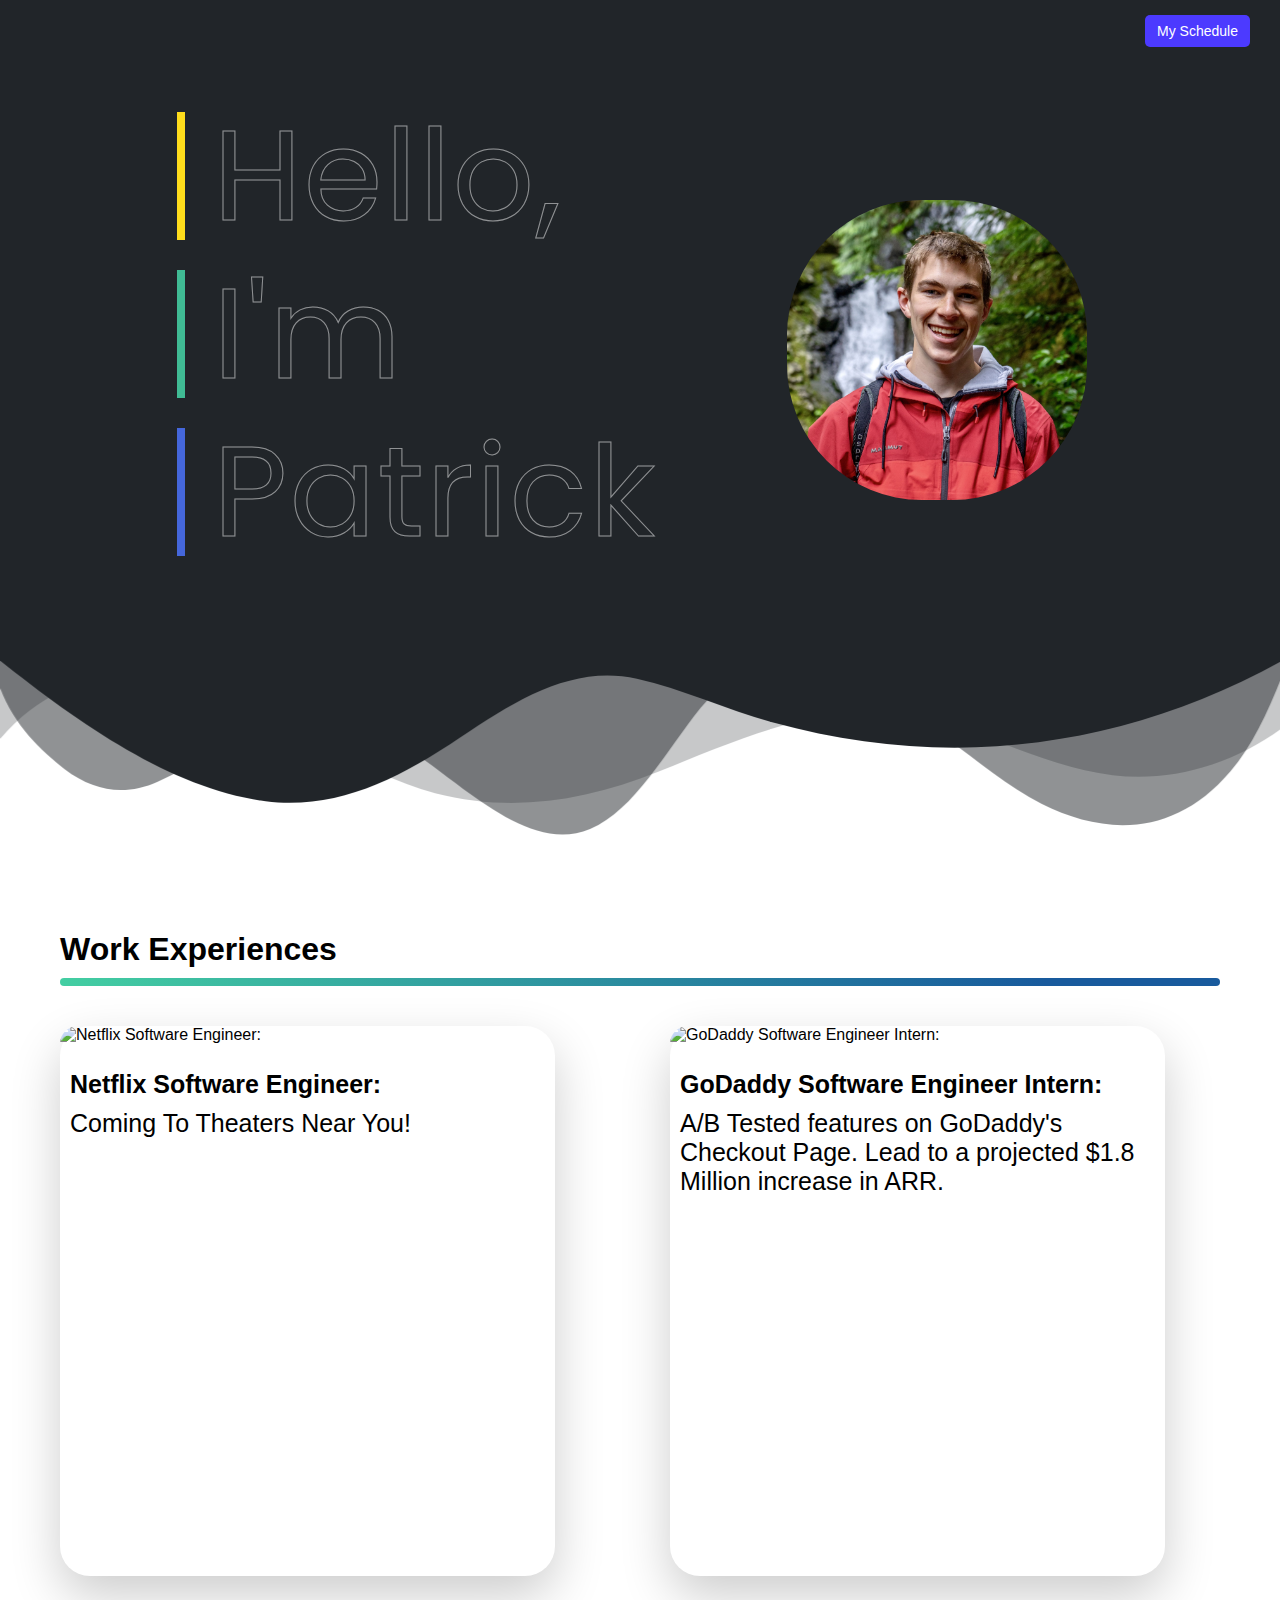
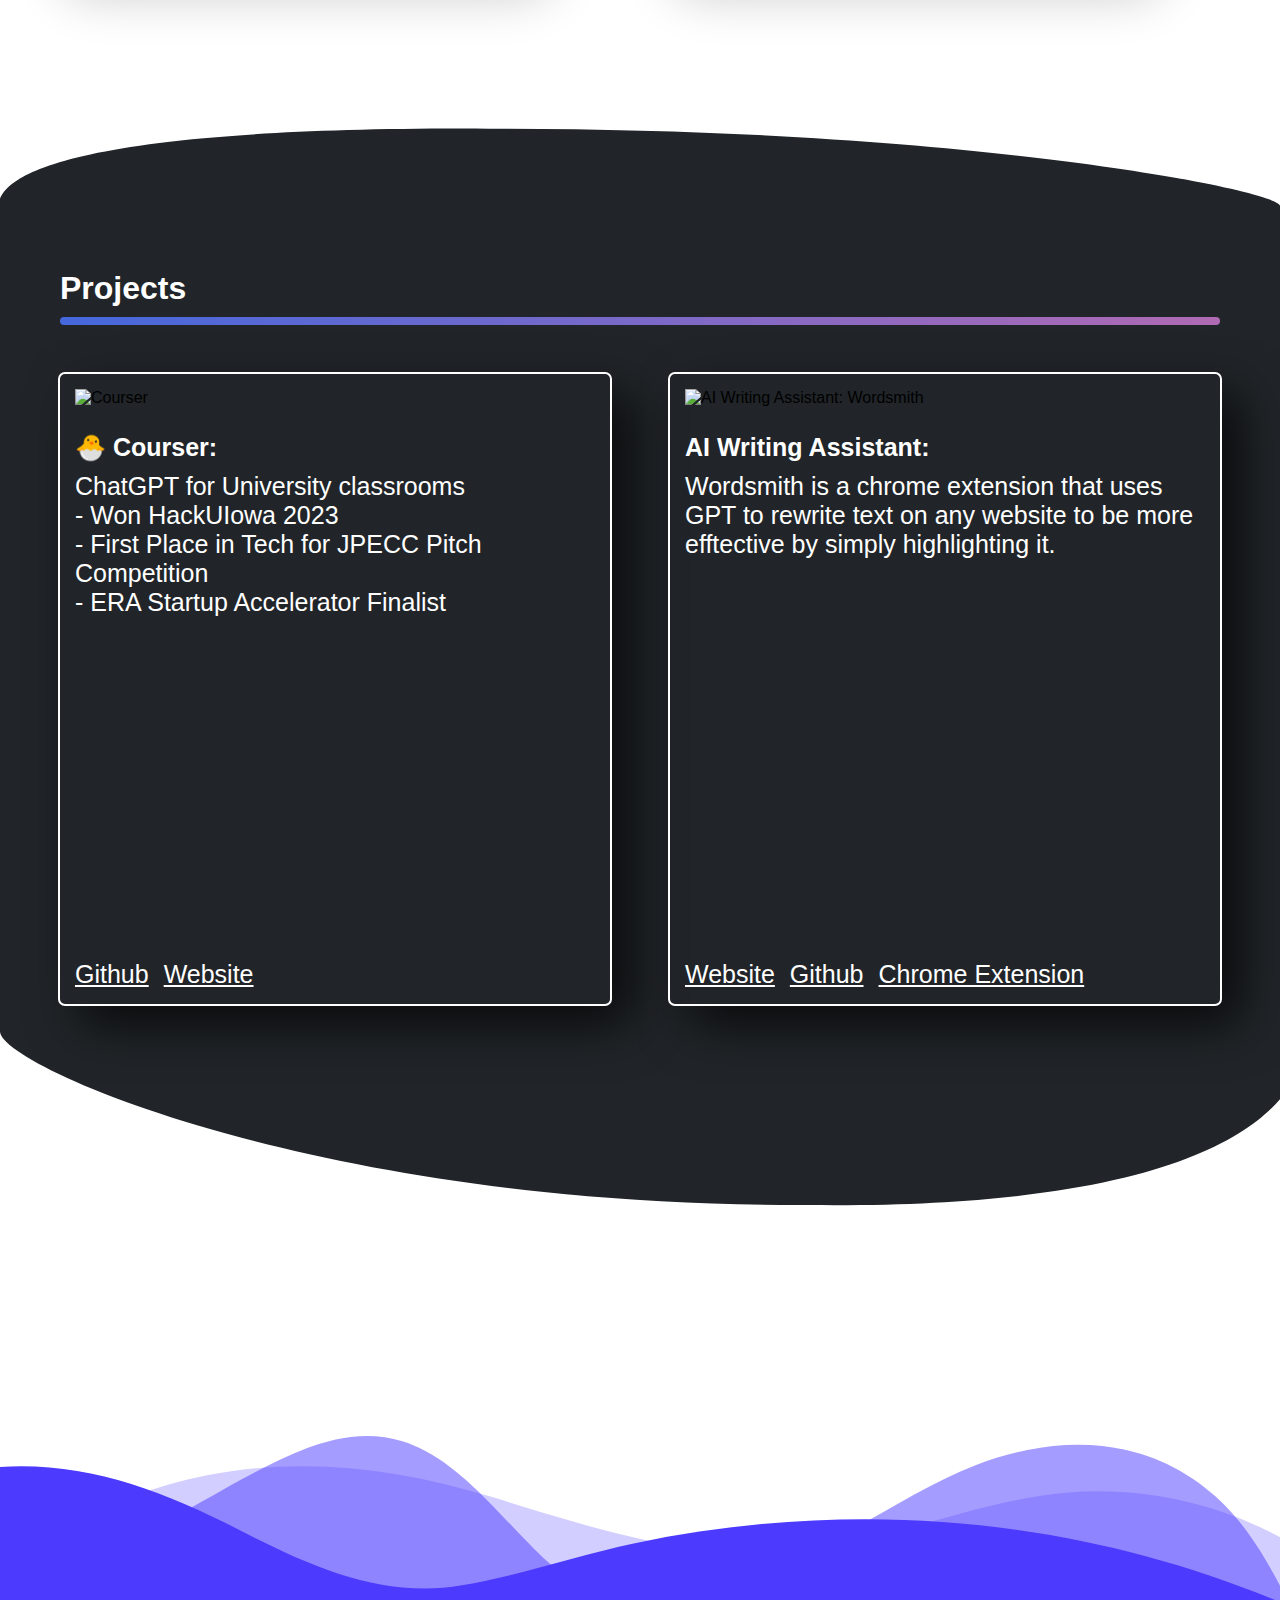
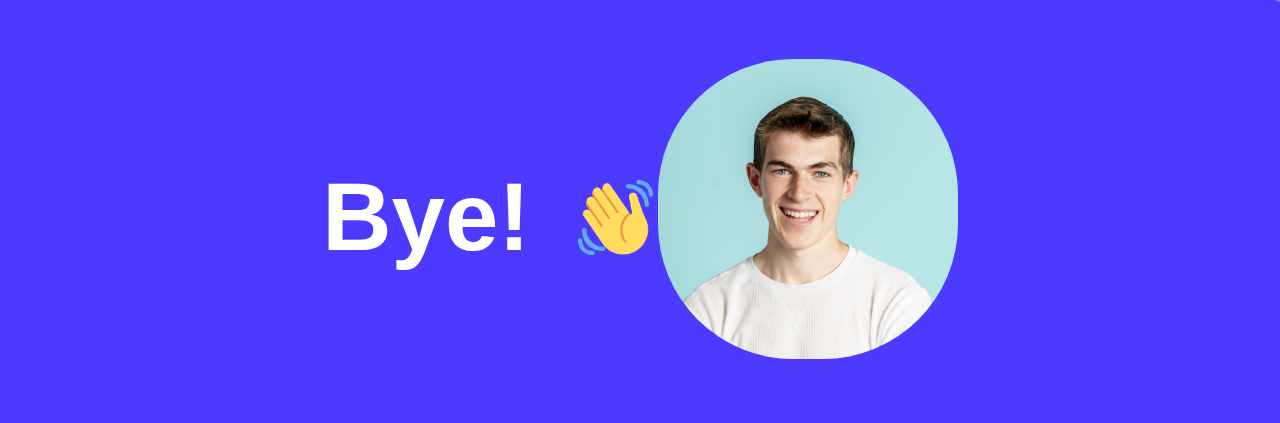
==== index.html @ f63f01d0 "Add new images and about.html file" ====
<!DOCTYPE html>
<html lang="en">

<head>
    <meta charset="UTF-8">
    <title>Hello, I'm Patrick</title>
    <link rel="stylesheet" href="css/styles.css">
</head>

<body>
    <div>
        <div class="App">
            <div class="home">
                <a class="schedule" href="about.html">
                    My Schedule
                </a>
                <header class="top" style="position: relative;">
                    <div class="h1s">
                        <ul class="headingText">
                            <li style="--clr: #ffdd1c;"><a href="#" data-text="&nbsp;Hello,">&nbsp;Hello,</a></li>
                            <li style="--clr: #40BB94;"><a href="#" data-text="&nbsp;I'm">&nbsp;I'm</a></li>
                            <li style="--clr: #4567DB;"><a href="#" data-text="&nbsp;Patrick">&nbsp;Patrick</a></li>
                        </ul>
                    </div><img src="images/full.jpg" alt="pciture of Patrick"
                        id="fullBody">
                </header>
                <div class="custom-shape-divider-top-1702400715"><svg data-name="Layer 1"
                        xmlns="http://www.w3.org/2000/svg" viewBox="0 0 1200 120" preserveAspectRatio="none">
                        <path
                            d="M0,0V46.29c47.79,22.2,103.59,32.17,158,28,70.36-5.37,136.33-33.31,206.8-37.5C438.64,32.43,512.34,53.67,583,72.05c69.27,18,138.3,24.88,209.4,13.08,36.15-6,69.85-17.84,104.45-29.34C989.49,25,1113-14.29,1200,52.47V0Z"
                            opacity=".25" class="shape-fill"></path>
                        <path
                            d="M0,0V15.81C13,36.92,27.64,56.86,47.69,72.05,99.41,111.27,165,111,224.58,91.58c31.15-10.15,60.09-26.07,89.67-39.8,40.92-19,84.73-46,130.83-49.67,36.26-2.85,70.9,9.42,98.6,31.56,31.77,25.39,62.32,62,103.63,73,40.44,10.79,81.35-6.69,119.13-24.28s75.16-39,116.92-43.05c59.73-5.85,113.28,22.88,168.9,38.84,30.2,8.66,59,6.17,87.09-7.5,22.43-10.89,48-26.93,60.65-49.24V0Z"
                            opacity=".5" class="shape-fill"></path>
                        <path
                            d="M0,0V5.63C149.93,59,314.09,71.32,475.83,42.57c43-7.64,84.23-20.12,127.61-26.46,59-8.63,112.48,12.24,165.56,35.4C827.93,77.22,886,95.24,951.2,90c86.53-7,172.46-45.71,248.8-84.81V0Z"
                            class="shape-fill"></path>
                    </svg></div>
                <div class="busSect">
                    <div class="busSectTopHolder">
                        <div class="busSectHeader">
                            <div class="codeHeaderHolder">
                                <h2>Work Experiences</h2>
                            </div>
                            <hr id="hr1">
                        </div>
                    </div>
                    <div class="internshipsChunk">
                        <div class="internshipCard">
                            <div><img
                                    src="https://res.cloudinary.com/dlk3ezbal/image/upload/v1702068076/Untitled_design_5_nxkpho.png"
                                    alt="Netflix Software Engineer:">
                                <p class="bold2"><span class="bold ">Netflix Software Engineer:</span><br>Coming To
                                    Theaters Near You!</p>
                            </div>
                        </div>
                        <div class="internshipCard">
                            <div><img src="https://res.cloudinary.com/dlk3ezbal/image/upload/v1702062289/gd_zdghmr.png"
                                    alt="GoDaddy Software Engineer Intern:">
                                <p class="bold2"><span class="bold ">GoDaddy Software Engineer Intern:</span><br>A/B
                                    Tested features on GoDaddy's Checkout Page. Lead to a projected $1.8 Million
                                    increase in ARR.</p>
                            </div>
                        </div>
                    </div>
                </div>
                <div class="codeSect" style="position: relative;">
                    <div class="custom-shape-divider-top-1645907307"><svg data-name="Layer 1"
                            xmlns="http://www.w3.org/2000/svg" viewBox="0 0 1200 120" preserveAspectRatio="none">
                            <path d="M741,116.23C291,117.43,0,27.57,0,6V120H1200V6C1200,27.93,1186.4,119.83,741,116.23Z"
                                class="shape-fill"></path>
                        </svg></div>
                    <div class="codeSectInside">
                        <div id="codeTop">
                            <div class="codeHeaderHolder">
                                <h2 id="codeh2">Projects</h2>
                            </div>
                            <hr id="hr2">
                        </div>
                    </div>
                    <div id="codingChunks">
                        <div class="codingChunk">
                            <div class="codingChunk-content">
                                <div><img
                                        alt="Courser"
                                        src="https://res.cloudinary.com/dlk3ezbal/image/upload/v1702057000/Untitled_design_y9npsz.png"
                                        class="codingImage">
                                    <p class="codingParagraph"><span class="bold">🐣 Courser: </span><br>ChatGPT for
                                        University classrooms<br>- Won HackUIowa 2023<br>- First Place in Tech for JPECC
                                        Pitch Competition<br>- ERA Startup Accelerator Finalist<br></p>
                                </div>
                                <div class="card-link"><a href="https://github.com/GautamSharda/courser" target="_blank"
                                        rel="noreferrer" class="link mR">Github</a><a href="https://chatcourser.com/"
                                        target="_blank" rel="noreferrer" class="link">Website</a></div>
                            </div>
                        </div>
                        <div class="codingChunk">
                            <div class="codingChunk-content">
                                <div><img
                                        alt="AI Writing Assistant: Wordsmith"
                                        src="https://res.cloudinary.com/dlk3ezbal/image/upload/v1693158626/wordsmith_z5rsxt.png"
                                        class="codingImage">
                                    <p class="codingParagraph"><span class="bold">AI Writing Assistant:
                                        </span><br>Wordsmith is a chrome extension that uses GPT to rewrite text on any
                                        website to be more efftective by simply highlighting it.<br></p>
                                </div>
                                <div class="card-link"><a href="https://try-wordsmith.netlify.app/" target="_blank"
                                        rel="noreferrer" class="link mR">Website</a><a
                                        href="https://github.com/paaatrrrick/wordsmith-client" target="_blank"
                                        rel="noreferrer" class="link mR">Github</a><a
                                        href="https://chrome.google.com/webstore/detail/wordsmith/ffjginbaonjceegjiapjgopplicfpbcm"
                                        target="_blank" rel="noreferrer" class="link">Chrome Extension</a></div>
                            </div>
                        </div>
                    </div>
                    <div class="custom-shape-divider-bottom-1645907450"><svg data-name="Layer 1"
                            xmlns="http://www.w3.org/2000/svg" viewBox="0 0 1200 120" preserveAspectRatio="none">
                            <path d="M741,116.23C291,117.43,0,27.57,0,6V120H1200V6C1200,27.93,1186.4,119.83,741,116.23Z"
                                class="shape-fill"></path>
                        </svg></div>
                </div>
                <div class="teenager" style="position: relative;">
                    <div class="custom-shape-divider-bottom-1645906604"><svg data-name="Layer 1"
                            xmlns="http://www.w3.org/2000/svg" viewBox="0 0 1200 120" preserveAspectRatio="none">
                            <path
                                d="M0,0V46.29c47.79,22.2,103.59,32.17,158,28,70.36-5.37,136.33-33.31,206.8-37.5C438.64,32.43,512.34,53.67,583,72.05c69.27,18,138.3,24.88,209.4,13.08,36.15-6,69.85-17.84,104.45-29.34C989.49,25,1113-14.29,1200,52.47V0Z"
                                opacity=".25" class="shape-fill"></path>
                            <path
                                d="M0,0V15.81C13,36.92,27.64,56.86,47.69,72.05,99.41,111.27,165,111,224.58,91.58c31.15-10.15,60.09-26.07,89.67-39.8,40.92-19,84.73-46,130.83-49.67,36.26-2.85,70.9,9.42,98.6,31.56,31.77,25.39,62.32,62,103.63,73,40.44,10.79,81.35-6.69,119.13-24.28s75.16-39,116.92-43.05c59.73-5.85,113.28,22.88,168.9,38.84,30.2,8.66,59,6.17,87.09-7.5,22.43-10.89,48-26.93,60.65-49.24V0Z"
                                opacity=".5" class="shape-fill"></path>
                            <path
                                d="M0,0V5.63C149.93,59,314.09,71.32,475.83,42.57c43-7.64,84.23-20.12,127.61-26.46,59-8.63,112.48,12.24,165.56,35.4C827.93,77.22,886,95.24,951.2,90c86.53-7,172.46-45.71,248.8-84.81V0Z"
                                class="shape-fill"></path>
                        </svg></div>
                </div>
                <div class="bott">
                    <div class="goodbye">
                        <div id="waveDiv">
                            <h1 class="toph1">Bye!</h1><img src="images/hand.png" alt=""
                                class="wave">
                        </div><img src="images/face.JPG" alt="goodbye photo" id="byeImg">
                    </div>
                </div>
            </div>
        </div>
    </div>
</body>

</html>
---- css/styles.css ----
@import url('https://fonts.googleapis.com/css2?family=Montserrat:wght@700&family=Poppins:wght@700&family=Roboto:wght@300&display=swap');

body {
    background-color: white;
}

* {
    margin: 0;
    padding: 0;
    font-family: Arial, Helvetica, sans-serif;
    /* overflow: hidden; */
}


/* ------------------------------------ */

.schedule{
    position: fixed;
    top: 15px;
    right: 30px;
    padding: 8px 12px;
    border-radius: 5px;
    background-color: #4C3AFF;
    font-weight: 400;
    color: #fff;
    z-index: 2000;
    font-size: 14px;
    text-decoration: none;
    border: none;

}


.schedule:hover {
    cursor: pointer;
    background-color: #362e95;
}


ul.headingText {
    position: relative;
    display: flex;
    flex-direction: column;
    gap: 30px;
}

ul.headingText li {
    position: relative;
    list-style: none;
}

ul.headingText li a {
    font-family: 'Poppins', sans-serif;
    position: relative;
    font-size: 8rem;
    text-decoration: none;
    line-height: 8rem;
    letter-spacing: 2px;
    color: transparent;
    -webkit-text-stroke: 1px rgba(255, 255, 255, 0.5);
}

ul.headingText li a::before {
    content: attr(data-text);
    position: absolute;
    color: var(--clr);
    width: 0;
    overflow: hidden;
    transition: 1s;
    border-right: 8px solid var(--clr);
    -webkit-text-stroke: 1px var(--clr);
}

ul.headingText li a:hover::before {
    width: 100%;
}


/* ------------------------------------ */


.top {
    background-color: #212529;
    display: flex;
    flex-direction: row;
    justify-content: space-around;
    align-items: center;
    padding: 3rem 6rem 0rem 6rem;
}

.h1s {
    margin: 4rem 0rem 6rem 1rem;
    display: flex;
    flex-direction: column;
    justify-content: center;
}


#fullBody {
    margin: 4rem 2rem 4rem 0;
    width: 300px;
    height: 300px;
    border-radius: 45%;
}








/* ------------------------------------ */




.busSect {
    display: flex;
    flex-direction: column;
    align-items: flex-start;
    justify-content: flex-start;
    width: 100%;
}

.busSectTopHolder{
    width: 100%;
    display: flex;
    flex-direction: column;
    align-items: center;
    justify-content: center;
    margin-bottom: 40px;
}

.busSectHeader{
    width: calc(100% - 120px);
    display: flex;
    flex-direction: column;
    align-items: flex-start;
    justify-content: center;
}

.internshipsChunk {
    display: grid;
    grid-template-columns: 1fr 1fr;
    gap: 60px;
    padding: 0px 60px;
    margin-bottom: 150px;
}

.internshipCard {
    width: 90%;
    max-width: 700px;
    height: 550px;
    border-radius: 30px;
    display: flex;
    flex-direction: column;
    align-items: center;
    justify-content: space-between;
    box-shadow: 0px 20px 50px 0px rgba(0, 0, 0, 0.2);
}

.internshipCard>div {
    width: 100%;
    display: flex;
    flex-direction: column;
    align-items: center;
    justify-content: center;
}


.internshipCard>div>img {
    width: 100%;
    border-radius: 30px 30px 0px 0px;
}

.internshipCard>div>p {
    margin-top: 15px;
    width: calc(100% - 20px);
}

.internshipCard>p {
    width: 100%;
    text-align: start;
}

.bold2 {
    margin-top: 0px;
}

p {
    /* font-family: 'Roboto', sans-serif; */
    font-size: 25px;
}

h2 {
    /* font-family: 'Montserrat', sans-serif; */
    font-size: 20px;
    

}

.holderDiv {
    padding: 25px;
    /* outline: 2px solid #212529; */
    border-radius: 10px;
    display: flex;
    flex-direction: row;
    align-items: center;
    box-shadow: 0px 20px 50px 0px rgba(0, 0, 0, 0.2);
}



#bigTs {
    width: 275px;
    height: 275px;
    border-radius: 20%;
    padding-right: 25px;
}

.section {
    width: 80%;
    margin-top: 50px;
    margin-bottom: 50px;

}

#tsLogo {
    width: 20vw;
    height: 5vw;
    margin-bottom: 5px;
}

hr {
    margin-top: 10px;
    height: .5rem;
    border-radius: 5px;
    border: none;
}

#hr1 {
    background: rgb(67, 206, 162);
    background: linear-gradient(90deg, rgba(67, 206, 162, 1) 0%, rgba(24, 90, 157, 1) 85%);
    width: 100%;
}

#hr2 {
    background: rgb(69, 104, 220);
    background: linear-gradient(90deg, rgba(69, 104, 220, 1) 0%, rgba(176, 106, 179, 1) 100%);
}

h3 {
    /* font-family: 'Montserrat', sans-serif; */
    font-size: 55px;
    margin-bottom: 10px;
}

#speechifyText {
    margin-left: 10px;
}

#speechifyImg {
    width: 225px;
    height: 225px;
    border-radius: 20%;
    margin-left: 20px;
}

#speechH3 {
    color: #4c3aff;
}

#iowaH3 {
    color: #000;
}

.iowaDiv {
    width: 70%;
    padding-left: 120px;
    height: 150px;
    display: flex;
    flex-direction: row;
    align-items: center;
    justify-content: center;
}

/* ------------------------------------ */


#codeTop {
    width: 100%;
}


h4 {
    margin-top: 3rem;
    /* font-family: 'Montserrat', sans-serif; */
    color: #fff;
    font-size: 24px;
}

.codeSect {
    background-color: #212529;
    padding: 2rem 0px 12rem 0px;
}

.codeSectInside {
    margin: 2rem 0rem 4rem 0rem;
    padding: 0px 60px;
    display: flex;
    flex-direction: column;
    align-items: center;
}

.codeHeaderHolder{
    padding-top: 2rem;
    margin-top: 3rem;
    width: 100%;
    display: flex;
    flex-direction: row;
    align-items: center;
    justify-content: start;
}

.codeHeaderHolder h2{
    font-size: 32px;
}

.codeHeaderHolder button{
    color: #fff;
    background-color: #4C3AFF;
    font-size: 18px;
    border-radius: 36px;
    outline: none;
    border: none;
    padding: 10px 20px;
    margin-left: 20px;
    font-weight: 700;
    transition: all 0.2s ease-in-out;
    box-shadow: 0px 20px 50px 0px rgba(254, 254, 254, 0.2);
}


.codeHeaderHolder button:hover{
    cursor: pointer;
    background-color: #362e95;
}

#codeh2 {
    color: white;
}

#codingChunks {
    display: grid;
    grid-template-columns: 1fr 1fr;
    gap: 60px;
    padding: 0px 60px;
}

.codingChunk-content{
    width: 100%;
    max-width: 700px;
    padding: 15px;
    outline: 2px solid #fff;
    border-radius: 5px;
    display: flex;
    flex-direction: column;
    align-items: center;
    justify-content: space-between;
    box-shadow: 20px 20px 50px rgba(0, 0, 0, 0.75);
    height: 100%;
}

.codingChunk {
    flex-grow: 1;
    height: 600px;
    display: flex;
    align-items: center;
    justify-content: center;
    margin-bottom: 30px;
}

.codingImage {
    width: 100%;
    padding-bottom: 15px;
}


.codingParagraph {
    color: #fff;
    font-size: 25px;
}

.bold {
    /* font-family: 'Montserrat', sans-serif; */
    font-weight: 700;
    margin-bottom: 1000px;
    line-height: 50px;
}

.codingChunk a {
    color: white;
    font-size: 25px;
    /* font-family: 'Roboto', sans-serif; */

}

.card-link {
    width: 100%;
    display: flex;
    flex-direction: row;
    align-items: center;
}

.chevron {
    width: 40px;
    height: 40px;
    filter: invert(98%) sepia(7%) saturate(6%) hue-rotate(161deg) brightness(105%) contrast(100%);
}

.chevron:hover {
    filter: invert(45%) sepia(96%) saturate(5030%) hue-rotate(230deg) brightness(94%) contrast(110%);
    transform: scale(1.3);
    transition: all 0.2s ease-in-out;
    cursor: pointer;
}

.mR {
    margin-right: 15px;
}



.teenageTopStuff {
    margin: 4rem 6rem 0rem 6rem;
    width: 85%;
}


.teenager {
    display: flex;
    flex-direction: column;
    justify-content: center;
    align-items: center;
    padding-bottom: 400px;

}

#teenageContent {
    width: 80%;
}

#iowaImage {
    width: 225px;
    height: 225px;
    border-radius: 5%;
}

li {
    /* font-family: 'Montserrat', sans-serif; */
    font-size: 22px;
    line-height: 32px;
}


/* ------------------------------------ */


.bott {
    padding-top: 3rem;
    padding-bottom: 4rem;
    display: flex;
    flex-direction: column;
    align-items: center;
    background-color: #4c3aff;
    width: 100%;

}

.toph1 {
    font-family: '', sans-serif;
    font-size: 6rem;
    color: #FFF;
    padding-top: 15px;

}

.goodbye {
    display: flex;
    flex-direction: row;
    align-items: center;
    width: 50%;
    justify-content: space-around;

}

#byeImg {
    width: 300px;
    height: 300px;
    border-radius: 45%;
}

.label {
    padding: 10px;
    font-size: 18px;
    color: #111;
}


h5 {
    /* font-family: 'Montserrat', sans-serif; */
    font-size: 32px;
    color: #FFF;
}

.wave {
    width: 75px;
    height: 75px;
    margin-left: 3rem;
    margin-top: 1rem;
    animation-name: wave-animation;
    /* Refers to the name of your @keyframes element below */
    animation-duration: 2.5s;
    /* Change to speed up or slow down */
    animation-iteration-count: infinite;
    /* Never stop waving :) */
    transform-origin: 70% 70%;
    /* Pivot around the bottom-left palm */
    display: inline-block;
}

@keyframes wave-animation {
    0% {
        transform: rotate(0.0deg)
    }

    10% {
        transform: rotate(14.0deg)
    }

    /* The following five values can be played with to make the waving more or less extreme */
    20% {
        transform: rotate(-8.0deg)
    }

    30% {
        transform: rotate(14.0deg)
    }

    40% {
        transform: rotate(-4.0deg)
    }

    50% {
        transform: rotate(10.0deg)
    }

    60% {
        transform: rotate(0.0deg)
    }

    /* Reset for the last half to pause */
    100% {
        transform: rotate(0.0deg)
    }
}

#waveDiv {
    display: flex;
    flex-direction: row;
    align-items: center;
    justify-content: center;
}


/* ------------------------------------ */


.copy-text {
    position: relative;
    padding: 10px;
    background: #fff;
    border: 1px solid #ddd;
    border-radius: 10px;
    display: flex;
    width: 25vw;
}

.copy-text input.text {
    padding: 10px;
    font-size: 18px;
    color: #555;
    border: none;
    outline: none;
    padding-right: 50px;
    width: 20vw;
}

.copy-text button {
    background: #5569d4;
    color: #fff;
    font-size: 20px;
    border: none;
    outline: none;
    border-radius: 10px;
    cursor: pointer;
    display: flex;
    justify-content: center;
    align-content: center;
    width: 25px;
}

.copy-text button:active {
    background: #5569d4;
}

.copy-text button:before {
    content: "Copied";
    position: absolute;
    top: -45px;
    right: 0px;
    background: #5569d4;
    padding: 8px 10px;
    border-radius: 20px;
    font-size: 15px;
    display: none;
}

.copy-text button:after {
    content: "";
    position: absolute;
    top: -20px;
    right: 25px;
    width: 10px;
    height: 10px;
    background: #5569d4;
    transform: rotate(45deg);
    display: none;
}

.copy-text.active button:before,
.copy-text.active button:after {
    display: block;
}







.custom-shape-divider-bottom-1645906219 {
    position: absolute;
    bottom: 0;
    left: 0;
    width: 100%;
    overflow: hidden;
    line-height: 0;
    transform: rotate(180deg);
}

.custom-shape-divider-bottom-1645906219 svg {
    position: relative;
    display: block;
    width: calc(100% + 1.3px);
    height: 144px;
}

.custom-shape-divider-bottom-1645906219 .shape-fill {
    fill: #FFFFFF;
}


.custom-shape-divider-bottom-1645906604 {
    position: absolute;
    bottom: 0;
    left: 0;
    width: 100%;
    overflow: hidden;
    line-height: 0;
    transform: rotate(180deg);
}

.custom-shape-divider-bottom-1645906604 svg {
    position: relative;
    display: block;
    width: calc(127% + 1.3px);
    height: 191px;
}

.custom-shape-divider-bottom-1645906604 .shape-fill {
    fill: #4C3AFF;
}






.custom-shape-divider-top-1645907307 {
    position: absolute;
    top: 0;
    left: 0;
    width: 100%;
    overflow: hidden;
    line-height: 0;
    transform: rotate(180deg);
}

.custom-shape-divider-top-1645907307 svg {
    position: relative;
    display: block;
    width: calc(100% + 1.3px);
    height: 84px;
}

.custom-shape-divider-top-1645907307 .shape-fill {
    fill: #FFFFFF;
}



.custom-shape-divider-bottom-1645907450 {
    position: absolute;
    bottom: 0;
    left: 0;
    width: 100%;
    overflow: hidden;
    line-height: 0;
}

.custom-shape-divider-bottom-1645907450 svg {
    position: relative;
    display: block;
    width: calc(102% + 1.3px);
    height: 189px;
}

.custom-shape-divider-bottom-1645907450 .shape-fill {
    fill: #FFFFFF;
}

.bigMarginlEft{
    margin-left: 80px;
}

.internshipDate{
    font-style: italic;
    font-size: 18px;
}

#linkedin:hover{
    cursor: pointer;
}

#linkedin:hover .shape-fill-white{
    fill: rgb(181,226,226);
}


.shape-fill-white{
    fill: white;
}


.custom-shape-divider-top-1702400715 {
    width: 100%;
    overflow: hidden;
    line-height: 0;
}

.custom-shape-divider-top-1702400715 svg {
    position: relative;
    display: block;
    width: calc(100% + 1.3px);
    height: 199px;
    transform: rotateY(180deg);
}

.custom-shape-divider-top-1702400715 .shape-fill {
    fill: #212529;
}

@media only screen and (max-width: 900px) {

    .codeHeaderHolder button{
        font-size: 10px;
        padding: 5px 10px;
    }

    h2{
        font-size: 14px;
    }

    .internshipsChunk{
        margin-top: -100px;
        flex-direction: column;
        margin-bottom: 0px;
    }

    .internshipCard{
        margin-bottom: 40px;
        width: 90%;
        height: auto;
        box-shadow: none;
    }
    .internshipDate{
        margin-top: 20px;
    }

    #codingChunks {
        grid-template-rows: repeat(8, 1fr); /* Seven rows */
        gap: 20px; /* Gap between grid items */
        padding: 0px 0px;
        margin: 1rem 2rem 1rem 2rem;
        display: flex;
        flex-direction: column;
        align-items: center;
    }

    .internshipsChunk{
        grid-template-rows: repeat(8, 1fr); /* Seven rows */
        gap: 20px; /* Gap between grid items */
        padding: 0px 0px;
        margin: 1rem 2rem 1rem 2rem;
        display: flex;
        flex-direction: column;
        align-items: center;
    }

    .codingChunk-content p{
        font-size: 16px;
    }

    .codingChunk-content a{
        margin-top: 10px;
        font-size: 16px;
    }
    
    .codingChunk {
        height: auto;
    }
    


    .top {
        flex-direction: column;
        padding: 3rem 0rem 0rem 0rem;
        overflow: hidden;
    }

    .h1s {
        margin: 2rem 0 2rem 1rem;
    }

    ul.headingText li a {
        font-size: 20vw;
        line-height: 4rem;
        color: #FFF;
    }

    ul.headingText li a::before {
        display: none;
    }

    #fullBody {
        margin: 1rem 1rem 8rem 1rem;
        width: 80vw;
        height: 125vw;
        border-radius: 10% 30% 10% 30%;
    }


    .holderDiv {
        width: 80%;
        padding: 20px;
        box-shadow: none;
        flex-direction: column;
    }

    .section {
        width: 100%;
        margin-top: 10px;
        margin-bottom: 10px;
        display: flex;
        flex-direction: column;
        align-items: center;
        justify-content: center;
    
    }    
    h2 {
        font-size: 8vw;
    }

    #tsLogo {
        width: 60vw;
        height: 15vw;
    }

    #bigTs {
        width: 150px;
        height: 150px;
        border-radius: 25%;
        padding-right: 0px;
        margin-bottom: 20px;
    }

    p {
        font-size: 18px;
    }

    #speechifyImg {
        width: 150px;
        height: 150px;
        margin-top: 20px;
    }

    #speechifyText {
        margin-left: 0rem;
    }

    .codeSect {
        overflow: hidden;
    }

    .codeSectInside {
        margin: 2rem 2rem 4rem 2rem;
    }

    .codingChunk {
        width: 95%;
        margin-bottom: 3rem;
    }

    h4 {

        font-size: 20px;
    }

    li {
        font-size: 1.5rem;
        margin: 0rem 3rem 0rem 3rem;

    }

    .teenager {
        overflow: hidden;
    }

    .teenageTopStuff {
        margin: 2rem 2rem 4rem 2rem;
    }

    #teenageContent {
        margin: 0rem;
        flex-direction: column;
    }

    #iowaH3{
        margin-top: 40px;
        font-size: 28px;
    }


    .goodbye {
        flex-direction: column;
    }

    .bott {
        overflow: hidden;
    }


    .copy-text {
        display: none;
    }

    h5 {
        display: none;
    }

    #byeImg {
        margin: 4rem 0rem 4rem 0rem;
    }

    .bigMarginlEft{
        margin-left: 0px;
    }

    .iowaDiv {
        width: 120%;
        padding-left: 0px;
        padding-top: 20px;
        height: auto;
        display: flex;
        flex-direction: column;
        align-items: flex-start;
        justify-content: flex-start;
        margin-bottom: -100px;
    }

    .iowaDiv li{
        margin-top: 20px;
    }

}
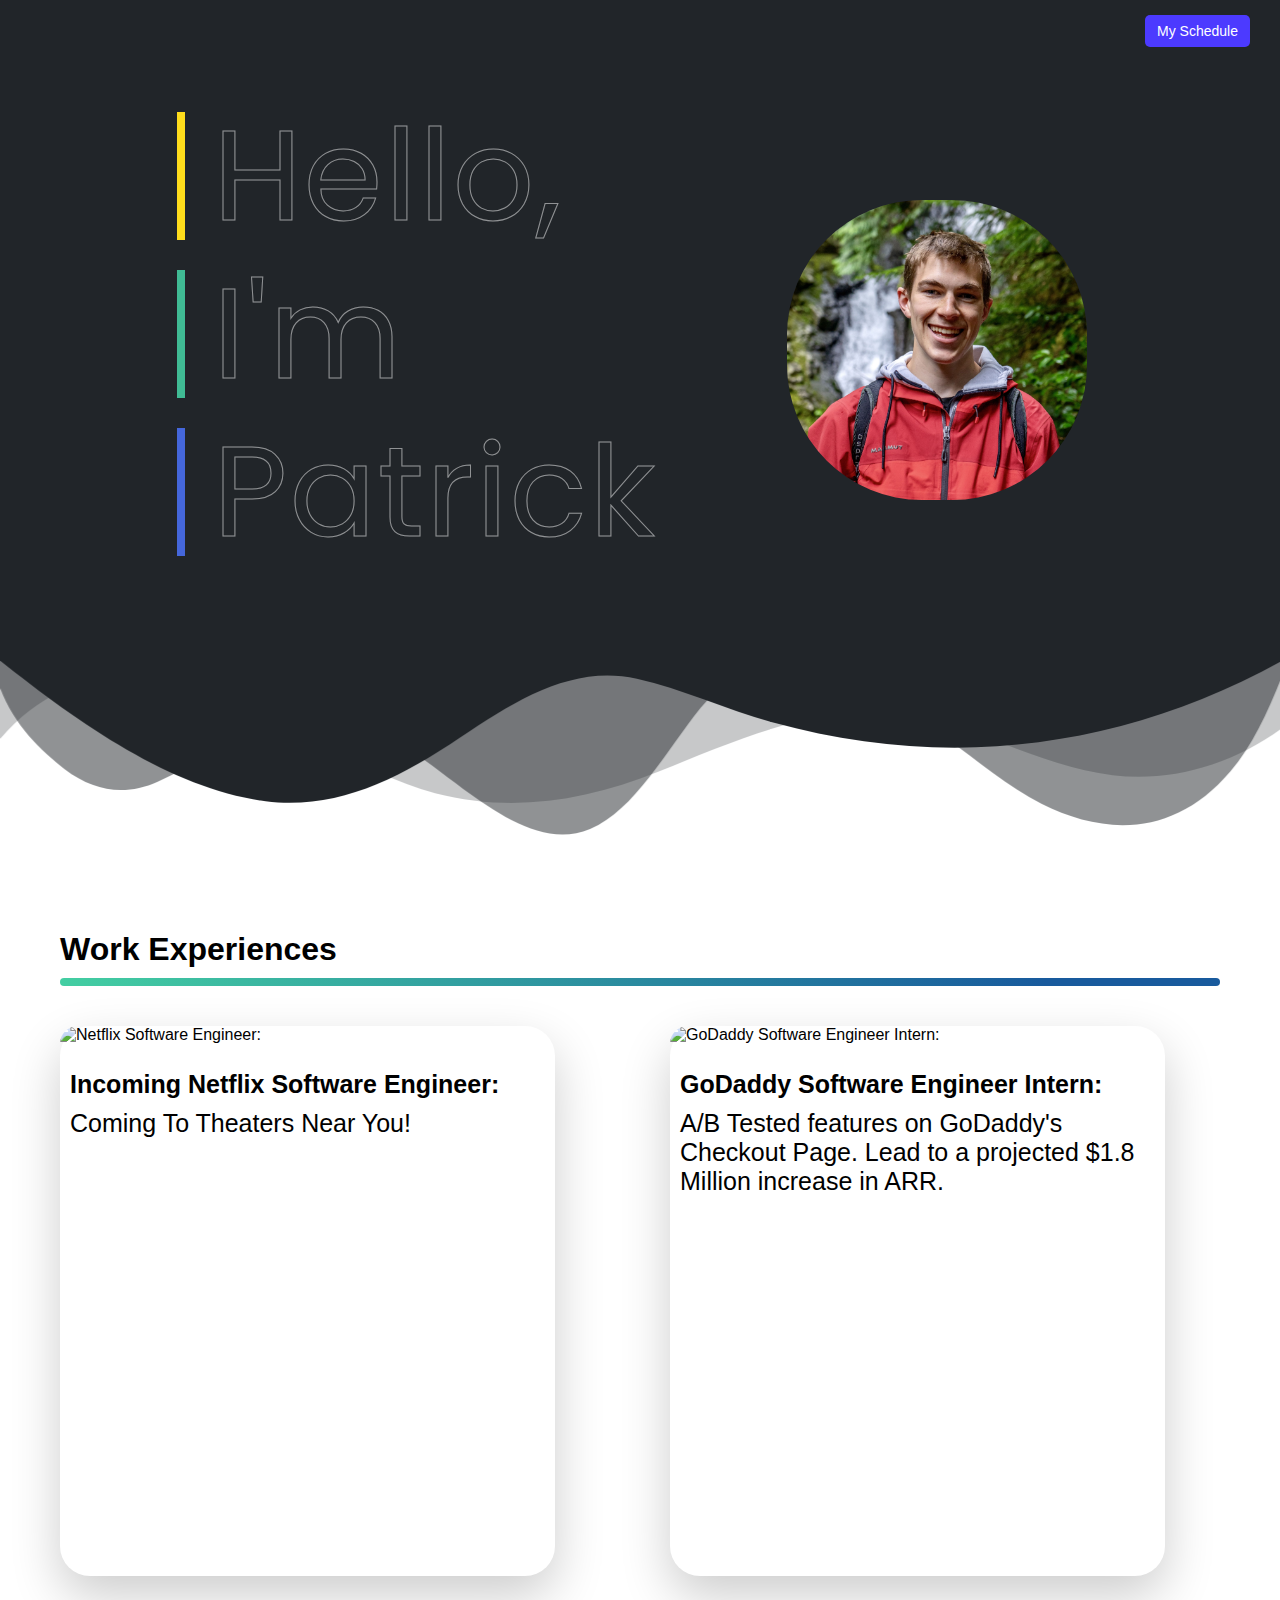
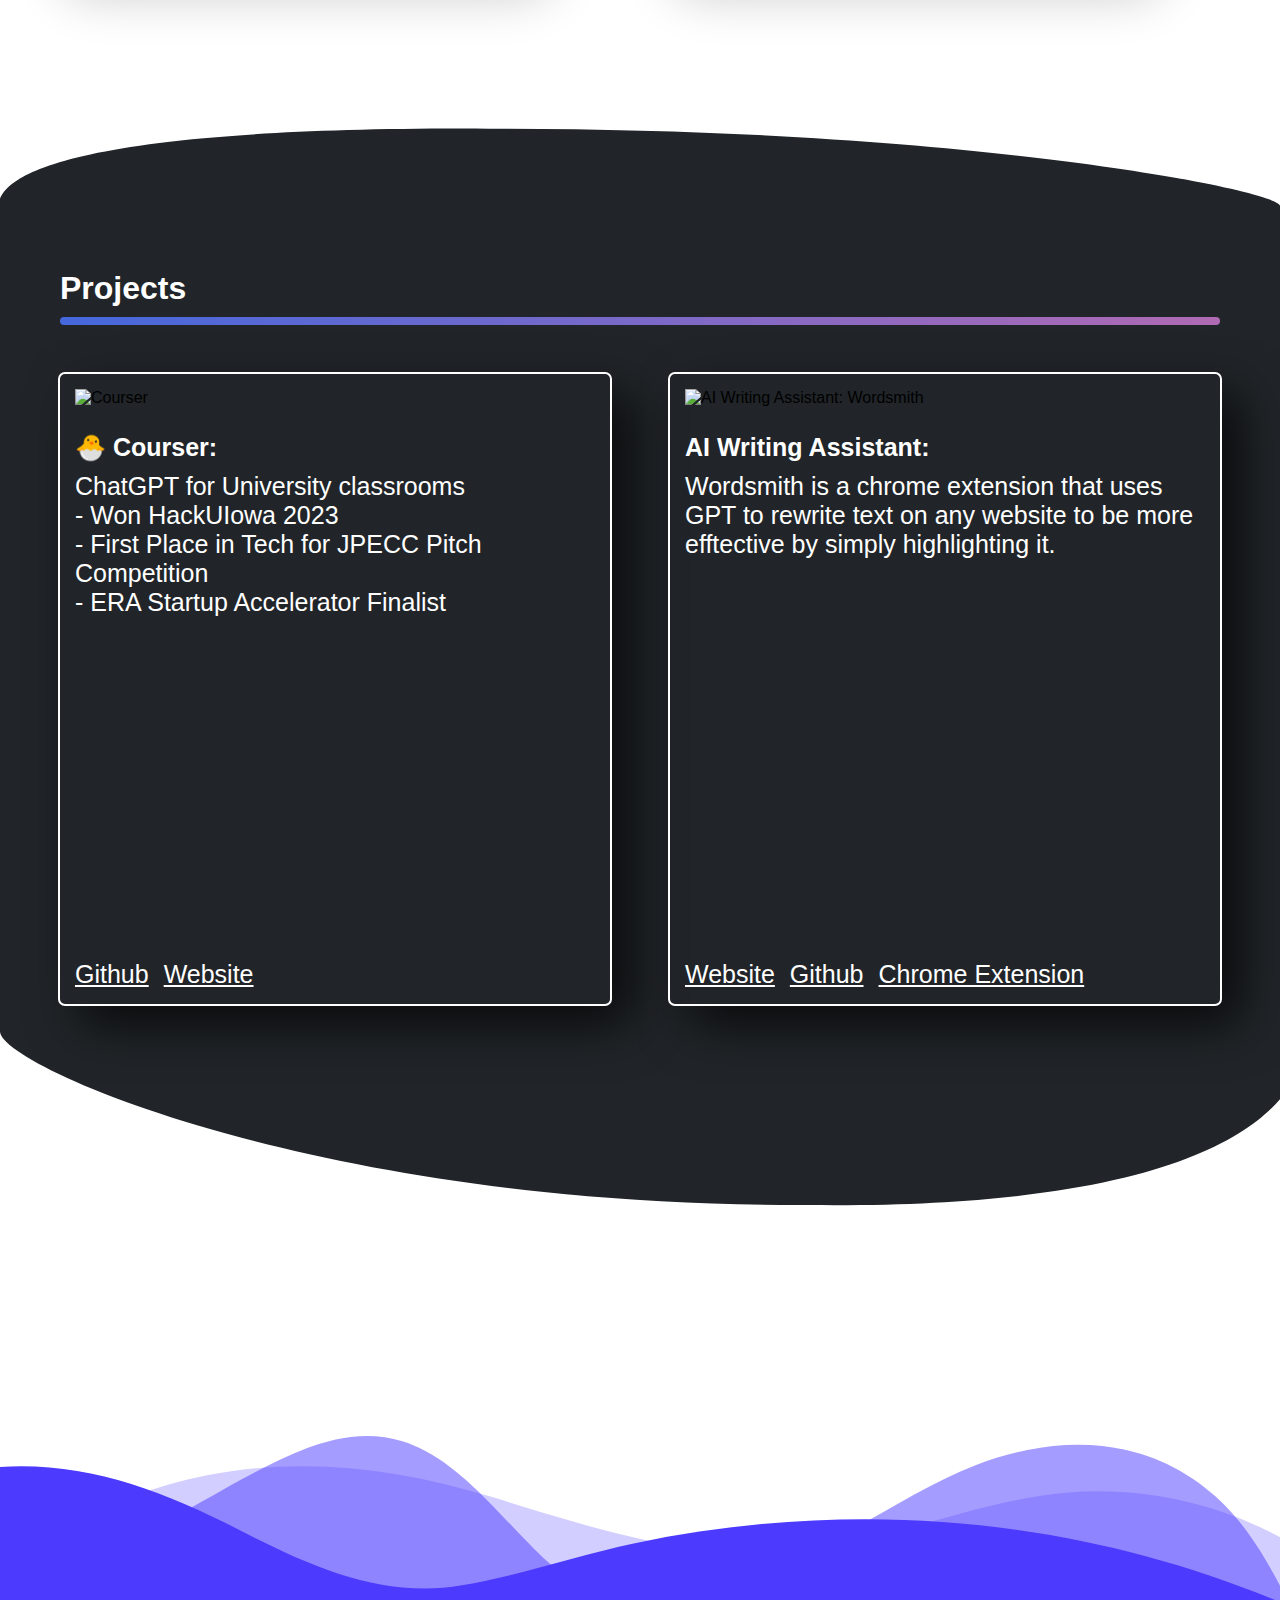
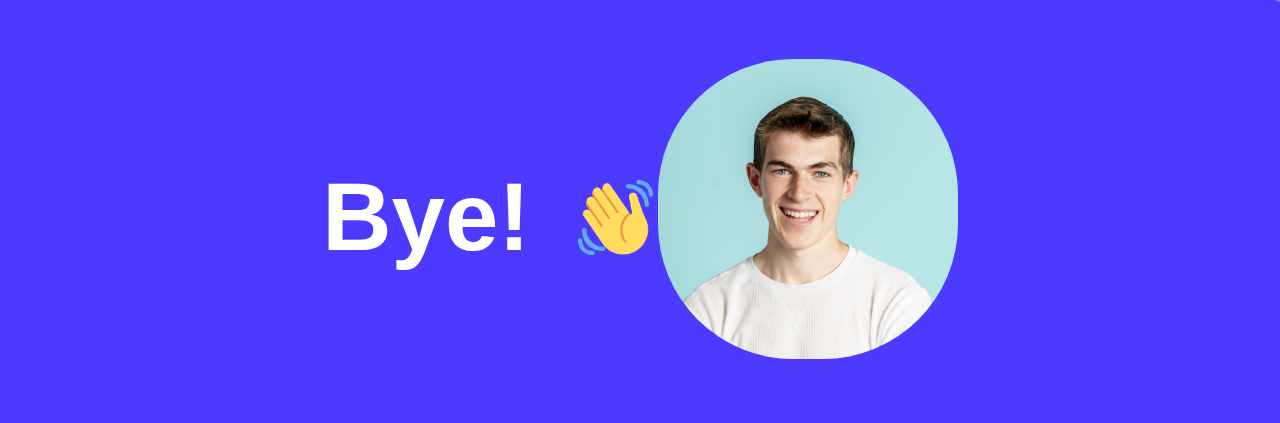
==== commit 9476f04f: "filled in about.html" ====
--- a/index.html
+++ b/index.html
@@ -4,7 +4,7 @@
 <head>
     <meta charset="UTF-8">
     <title>Hello, I'm Patrick</title>
-    <link rel="stylesheet" href="css/styles.css">
+    <link rel="stylesheet" href="css/index.css">
 </head>
 
 <body>
@@ -50,7 +50,7 @@
                             <div><img
                                     src="https://res.cloudinary.com/dlk3ezbal/image/upload/v1702068076/Untitled_design_5_nxkpho.png"
                                     alt="Netflix Software Engineer:">
-                                <p class="bold2"><span class="bold ">Netflix Software Engineer:</span><br>Coming To
+                                <p class="bold2"><span class="bold ">Incoming Netflix Software Engineer:</span><br>Coming To
                                     Theaters Near You!</p>
                             </div>
                         </div>
--- a/css/index.css
+++ b/css/index.css
@@ -0,0 +1,1007 @@
+@import url('https://fonts.googleapis.com/css2?family=Montserrat:wght@700&family=Poppins:wght@700&family=Roboto:wght@300&display=swap');
+
+body {
+    background-color: white;
+}
+
+* {
+    margin: 0;
+    padding: 0;
+    font-family: Arial, Helvetica, sans-serif;
+    /* overflow: hidden; */
+}
+
+
+/* ------------------------------------ */
+
+.schedule{
+    position: fixed;
+    top: 15px;
+    right: 30px;
+    padding: 8px 12px;
+    border-radius: 5px;
+    background-color: #4C3AFF;
+    font-weight: 400;
+    color: #fff;
+    z-index: 2000;
+    font-size: 14px;
+    text-decoration: none;
+    border: none;
+
+}
+
+
+.schedule:hover {
+    cursor: pointer;
+    background-color: #362e95;
+}
+
+
+ul.headingText {
+    position: relative;
+    display: flex;
+    flex-direction: column;
+    gap: 30px;
+}
+
+ul.headingText li {
+    position: relative;
+    list-style: none;
+}
+
+ul.headingText li a {
+    font-family: 'Poppins', sans-serif;
+    position: relative;
+    font-size: 8rem;
+    text-decoration: none;
+    line-height: 8rem;
+    letter-spacing: 2px;
+    color: transparent;
+    -webkit-text-stroke: 1px rgba(255, 255, 255, 0.5);
+}
+
+ul.headingText li a::before {
+    content: attr(data-text);
+    position: absolute;
+    color: var(--clr);
+    width: 0;
+    overflow: hidden;
+    transition: 1s;
+    border-right: 8px solid var(--clr);
+    -webkit-text-stroke: 1px var(--clr);
+}
+
+ul.headingText li a:hover::before {
+    width: 100%;
+}
+
+
+/* ------------------------------------ */
+
+
+.top {
+    background-color: #212529;
+    display: flex;
+    flex-direction: row;
+    justify-content: space-around;
+    align-items: center;
+    padding: 3rem 6rem 0rem 6rem;
+}
+
+.h1s {
+    margin: 4rem 0rem 6rem 1rem;
+    display: flex;
+    flex-direction: column;
+    justify-content: center;
+}
+
+
+#fullBody {
+    margin: 4rem 2rem 4rem 0;
+    width: 300px;
+    height: 300px;
+    border-radius: 45%;
+}
+
+
+
+
+
+
+
+
+/* ------------------------------------ */
+
+
+
+
+.busSect {
+    display: flex;
+    flex-direction: column;
+    align-items: flex-start;
+    justify-content: flex-start;
+    width: 100%;
+}
+
+.busSectTopHolder{
+    width: 100%;
+    display: flex;
+    flex-direction: column;
+    align-items: center;
+    justify-content: center;
+    margin-bottom: 40px;
+}
+
+.busSectHeader{
+    width: calc(100% - 120px);
+    display: flex;
+    flex-direction: column;
+    align-items: flex-start;
+    justify-content: center;
+}
+
+.internshipsChunk {
+    display: grid;
+    grid-template-columns: 1fr 1fr;
+    gap: 60px;
+    padding: 0px 60px;
+    margin-bottom: 150px;
+}
+
+.internshipCard {
+    width: 90%;
+    max-width: 700px;
+    height: 550px;
+    border-radius: 30px;
+    display: flex;
+    flex-direction: column;
+    align-items: center;
+    justify-content: space-between;
+    box-shadow: 0px 20px 50px 0px rgba(0, 0, 0, 0.2);
+}
+
+.internshipCard>div {
+    width: 100%;
+    display: flex;
+    flex-direction: column;
+    align-items: center;
+    justify-content: center;
+}
+
+
+.internshipCard>div>img {
+    width: 100%;
+    border-radius: 30px 30px 0px 0px;
+}
+
+.internshipCard>div>p {
+    margin-top: 15px;
+    width: calc(100% - 20px);
+}
+
+.internshipCard>p {
+    width: 100%;
+    text-align: start;
+}
+
+.bold2 {
+    margin-top: 0px;
+}
+
+p {
+    /* font-family: 'Roboto', sans-serif; */
+    font-size: 25px;
+}
+
+h2 {
+    /* font-family: 'Montserrat', sans-serif; */
+    font-size: 20px;
+    
+
+}
+
+.holderDiv {
+    padding: 25px;
+    /* outline: 2px solid #212529; */
+    border-radius: 10px;
+    display: flex;
+    flex-direction: row;
+    align-items: center;
+    box-shadow: 0px 20px 50px 0px rgba(0, 0, 0, 0.2);
+}
+
+
+
+#bigTs {
+    width: 275px;
+    height: 275px;
+    border-radius: 20%;
+    padding-right: 25px;
+}
+
+.section {
+    width: 80%;
+    margin-top: 50px;
+    margin-bottom: 50px;
+
+}
+
+#tsLogo {
+    width: 20vw;
+    height: 5vw;
+    margin-bottom: 5px;
+}
+
+hr {
+    margin-top: 10px;
+    height: .5rem;
+    border-radius: 5px;
+    border: none;
+}
+
+#hr1 {
+    background: rgb(67, 206, 162);
+    background: linear-gradient(90deg, rgba(67, 206, 162, 1) 0%, rgba(24, 90, 157, 1) 85%);
+    width: 100%;
+}
+
+#hr2 {
+    background: rgb(69, 104, 220);
+    background: linear-gradient(90deg, rgba(69, 104, 220, 1) 0%, rgba(176, 106, 179, 1) 100%);
+}
+
+h3 {
+    /* font-family: 'Montserrat', sans-serif; */
+    font-size: 55px;
+    margin-bottom: 10px;
+}
+
+#speechifyText {
+    margin-left: 10px;
+}
+
+#speechifyImg {
+    width: 225px;
+    height: 225px;
+    border-radius: 20%;
+    margin-left: 20px;
+}
+
+#speechH3 {
+    color: #4c3aff;
+}
+
+#iowaH3 {
+    color: #000;
+}
+
+.iowaDiv {
+    width: 70%;
+    padding-left: 120px;
+    height: 150px;
+    display: flex;
+    flex-direction: row;
+    align-items: center;
+    justify-content: center;
+}
+
+/* ------------------------------------ */
+
+
+#codeTop {
+    width: 100%;
+}
+
+
+h4 {
+    margin-top: 3rem;
+    /* font-family: 'Montserrat', sans-serif; */
+    color: #fff;
+    font-size: 24px;
+}
+
+.codeSect {
+    background-color: #212529;
+    padding: 2rem 0px 12rem 0px;
+}
+
+.codeSectInside {
+    margin: 2rem 0rem 4rem 0rem;
+    padding: 0px 60px;
+    display: flex;
+    flex-direction: column;
+    align-items: center;
+}
+
+.codeHeaderHolder{
+    padding-top: 2rem;
+    margin-top: 3rem;
+    width: 100%;
+    display: flex;
+    flex-direction: row;
+    align-items: center;
+    justify-content: start;
+}
+
+.codeHeaderHolder h2{
+    font-size: 32px;
+}
+
+.codeHeaderHolder button{
+    color: #fff;
+    background-color: #4C3AFF;
+    font-size: 18px;
+    border-radius: 36px;
+    outline: none;
+    border: none;
+    padding: 10px 20px;
+    margin-left: 20px;
+    font-weight: 700;
+    transition: all 0.2s ease-in-out;
+    box-shadow: 0px 20px 50px 0px rgba(254, 254, 254, 0.2);
+}
+
+
+.codeHeaderHolder button:hover{
+    cursor: pointer;
+    background-color: #362e95;
+}
+
+#codeh2 {
+    color: white;
+}
+
+#codingChunks {
+    display: grid;
+    grid-template-columns: 1fr 1fr;
+    gap: 60px;
+    padding: 0px 60px;
+}
+
+.codingChunk-content{
+    width: 100%;
+    max-width: 700px;
+    padding: 15px;
+    outline: 2px solid #fff;
+    border-radius: 5px;
+    display: flex;
+    flex-direction: column;
+    align-items: center;
+    justify-content: space-between;
+    box-shadow: 20px 20px 50px rgba(0, 0, 0, 0.75);
+    height: 100%;
+}
+
+.codingChunk {
+    flex-grow: 1;
+    height: 600px;
+    display: flex;
+    align-items: center;
+    justify-content: center;
+    margin-bottom: 30px;
+}
+
+.codingImage {
+    width: 100%;
+    padding-bottom: 15px;
+}
+
+
+.codingParagraph {
+    color: #fff;
+    font-size: 25px;
+}
+
+.bold {
+    /* font-family: 'Montserrat', sans-serif; */
+    font-weight: 700;
+    margin-bottom: 1000px;
+    line-height: 50px;
+}
+
+.codingChunk a {
+    color: white;
+    font-size: 25px;
+    /* font-family: 'Roboto', sans-serif; */
+
+}
+
+.card-link {
+    width: 100%;
+    display: flex;
+    flex-direction: row;
+    align-items: center;
+}
+
+.chevron {
+    width: 40px;
+    height: 40px;
+    filter: invert(98%) sepia(7%) saturate(6%) hue-rotate(161deg) brightness(105%) contrast(100%);
+}
+
+.chevron:hover {
+    filter: invert(45%) sepia(96%) saturate(5030%) hue-rotate(230deg) brightness(94%) contrast(110%);
+    transform: scale(1.3);
+    transition: all 0.2s ease-in-out;
+    cursor: pointer;
+}
+
+.mR {
+    margin-right: 15px;
+}
+
+
+
+.teenageTopStuff {
+    margin: 4rem 6rem 0rem 6rem;
+    width: 85%;
+}
+
+
+.teenager {
+    display: flex;
+    flex-direction: column;
+    justify-content: center;
+    align-items: center;
+    padding-bottom: 400px;
+
+}
+
+#teenageContent {
+    width: 80%;
+}
+
+#iowaImage {
+    width: 225px;
+    height: 225px;
+    border-radius: 5%;
+}
+
+li {
+    /* font-family: 'Montserrat', sans-serif; */
+    font-size: 22px;
+    line-height: 32px;
+}
+
+
+/* ------------------------------------ */
+
+
+.bott {
+    padding-top: 3rem;
+    padding-bottom: 4rem;
+    display: flex;
+    flex-direction: column;
+    align-items: center;
+    background-color: #4c3aff;
+    width: 100%;
+
+}
+
+.toph1 {
+    font-family: '', sans-serif;
+    font-size: 6rem;
+    color: #FFF;
+    padding-top: 15px;
+
+}
+
+.goodbye {
+    display: flex;
+    flex-direction: row;
+    align-items: center;
+    width: 50%;
+    justify-content: space-around;
+
+}
+
+#byeImg {
+    width: 300px;
+    height: 300px;
+    border-radius: 45%;
+}
+
+.label {
+    padding: 10px;
+    font-size: 18px;
+    color: #111;
+}
+
+
+h5 {
+    /* font-family: 'Montserrat', sans-serif; */
+    font-size: 32px;
+    color: #FFF;
+}
+
+.wave {
+    width: 75px;
+    height: 75px;
+    margin-left: 3rem;
+    margin-top: 1rem;
+    animation-name: wave-animation;
+    /* Refers to the name of your @keyframes element below */
+    animation-duration: 2.5s;
+    /* Change to speed up or slow down */
+    animation-iteration-count: infinite;
+    /* Never stop waving :) */
+    transform-origin: 70% 70%;
+    /* Pivot around the bottom-left palm */
+    display: inline-block;
+}
+
+@keyframes wave-animation {
+    0% {
+        transform: rotate(0.0deg)
+    }
+
+    10% {
+        transform: rotate(14.0deg)
+    }
+
+    /* The following five values can be played with to make the waving more or less extreme */
+    20% {
+        transform: rotate(-8.0deg)
+    }
+
+    30% {
+        transform: rotate(14.0deg)
+    }
+
+    40% {
+        transform: rotate(-4.0deg)
+    }
+
+    50% {
+        transform: rotate(10.0deg)
+    }
+
+    60% {
+        transform: rotate(0.0deg)
+    }
+
+    /* Reset for the last half to pause */
+    100% {
+        transform: rotate(0.0deg)
+    }
+}
+
+#waveDiv {
+    display: flex;
+    flex-direction: row;
+    align-items: center;
+    justify-content: center;
+}
+
+
+/* ------------------------------------ */
+
+
+.copy-text {
+    position: relative;
+    padding: 10px;
+    background: #fff;
+    border: 1px solid #ddd;
+    border-radius: 10px;
+    display: flex;
+    width: 25vw;
+}
+
+.copy-text input.text {
+    padding: 10px;
+    font-size: 18px;
+    color: #555;
+    border: none;
+    outline: none;
+    padding-right: 50px;
+    width: 20vw;
+}
+
+.copy-text button {
+    background: #5569d4;
+    color: #fff;
+    font-size: 20px;
+    border: none;
+    outline: none;
+    border-radius: 10px;
+    cursor: pointer;
+    display: flex;
+    justify-content: center;
+    align-content: center;
+    width: 25px;
+}
+
+.copy-text button:active {
+    background: #5569d4;
+}
+
+.copy-text button:before {
+    content: "Copied";
+    position: absolute;
+    top: -45px;
+    right: 0px;
+    background: #5569d4;
+    padding: 8px 10px;
+    border-radius: 20px;
+    font-size: 15px;
+    display: none;
+}
+
+.copy-text button:after {
+    content: "";
+    position: absolute;
+    top: -20px;
+    right: 25px;
+    width: 10px;
+    height: 10px;
+    background: #5569d4;
+    transform: rotate(45deg);
+    display: none;
+}
+
+.copy-text.active button:before,
+.copy-text.active button:after {
+    display: block;
+}
+
+
+
+
+
+
+
+.custom-shape-divider-bottom-1645906219 {
+    position: absolute;
+    bottom: 0;
+    left: 0;
+    width: 100%;
+    overflow: hidden;
+    line-height: 0;
+    transform: rotate(180deg);
+}
+
+.custom-shape-divider-bottom-1645906219 svg {
+    position: relative;
+    display: block;
+    width: calc(100% + 1.3px);
+    height: 144px;
+}
+
+.custom-shape-divider-bottom-1645906219 .shape-fill {
+    fill: #FFFFFF;
+}
+
+
+.custom-shape-divider-bottom-1645906604 {
+    position: absolute;
+    bottom: 0;
+    left: 0;
+    width: 100%;
+    overflow: hidden;
+    line-height: 0;
+    transform: rotate(180deg);
+}
+
+.custom-shape-divider-bottom-1645906604 svg {
+    position: relative;
+    display: block;
+    width: calc(127% + 1.3px);
+    height: 191px;
+}
+
+.custom-shape-divider-bottom-1645906604 .shape-fill {
+    fill: #4C3AFF;
+}
+
+
+
+
+
+
+.custom-shape-divider-top-1645907307 {
+    position: absolute;
+    top: 0;
+    left: 0;
+    width: 100%;
+    overflow: hidden;
+    line-height: 0;
+    transform: rotate(180deg);
+}
+
+.custom-shape-divider-top-1645907307 svg {
+    position: relative;
+    display: block;
+    width: calc(100% + 1.3px);
+    height: 84px;
+}
+
+.custom-shape-divider-top-1645907307 .shape-fill {
+    fill: #FFFFFF;
+}
+
+
+
+.custom-shape-divider-bottom-1645907450 {
+    position: absolute;
+    bottom: 0;
+    left: 0;
+    width: 100%;
+    overflow: hidden;
+    line-height: 0;
+}
+
+.custom-shape-divider-bottom-1645907450 svg {
+    position: relative;
+    display: block;
+    width: calc(102% + 1.3px);
+    height: 189px;
+}
+
+.custom-shape-divider-bottom-1645907450 .shape-fill {
+    fill: #FFFFFF;
+}
+
+.bigMarginlEft{
+    margin-left: 80px;
+}
+
+.internshipDate{
+    font-style: italic;
+    font-size: 18px;
+}
+
+#linkedin:hover{
+    cursor: pointer;
+}
+
+#linkedin:hover .shape-fill-white{
+    fill: rgb(181,226,226);
+}
+
+
+.shape-fill-white{
+    fill: white;
+}
+
+
+.custom-shape-divider-top-1702400715 {
+    width: 100%;
+    overflow: hidden;
+    line-height: 0;
+}
+
+.custom-shape-divider-top-1702400715 svg {
+    position: relative;
+    display: block;
+    width: calc(100% + 1.3px);
+    height: 199px;
+    transform: rotateY(180deg);
+}
+
+.custom-shape-divider-top-1702400715 .shape-fill {
+    fill: #212529;
+}
+
+@media only screen and (max-width: 900px) {
+
+    .codeHeaderHolder button{
+        font-size: 10px;
+        padding: 5px 10px;
+    }
+
+    h2{
+        font-size: 14px;
+    }
+
+    .internshipsChunk{
+        margin-top: -100px;
+        flex-direction: column;
+        margin-bottom: 0px;
+    }
+
+    .internshipCard{
+        margin-bottom: 40px;
+        width: 90%;
+        height: auto;
+        box-shadow: none;
+    }
+    .internshipDate{
+        margin-top: 20px;
+    }
+
+    #codingChunks {
+        grid-template-rows: repeat(8, 1fr); /* Seven rows */
+        gap: 20px; /* Gap between grid items */
+        padding: 0px 0px;
+        margin: 1rem 2rem 1rem 2rem;
+        display: flex;
+        flex-direction: column;
+        align-items: center;
+    }
+
+    .internshipsChunk{
+        grid-template-rows: repeat(8, 1fr); /* Seven rows */
+        gap: 20px; /* Gap between grid items */
+        padding: 0px 0px;
+        margin: 1rem 2rem 1rem 2rem;
+        display: flex;
+        flex-direction: column;
+        align-items: center;
+    }
+
+    .codingChunk-content p{
+        font-size: 16px;
+    }
+
+    .codingChunk-content a{
+        margin-top: 10px;
+        font-size: 16px;
+    }
+    
+    .codingChunk {
+        height: auto;
+    }
+    
+
+
+    .top {
+        flex-direction: column;
+        padding: 3rem 0rem 0rem 0rem;
+        overflow: hidden;
+    }
+
+    .h1s {
+        margin: 2rem 0 2rem 1rem;
+    }
+
+    ul.headingText li a {
+        font-size: 20vw;
+        line-height: 4rem;
+        color: #FFF;
+    }
+
+    ul.headingText li a::before {
+        display: none;
+    }
+
+    #fullBody {
+        margin: 1rem 1rem 8rem 1rem;
+        width: 80vw;
+        height: 125vw;
+        border-radius: 10% 30% 10% 30%;
+    }
+
+
+    .holderDiv {
+        width: 80%;
+        padding: 20px;
+        box-shadow: none;
+        flex-direction: column;
+    }
+
+    .section {
+        width: 100%;
+        margin-top: 10px;
+        margin-bottom: 10px;
+        display: flex;
+        flex-direction: column;
+        align-items: center;
+        justify-content: center;
+    
+    }    
+    h2 {
+        font-size: 8vw;
+    }
+
+    #tsLogo {
+        width: 60vw;
+        height: 15vw;
+    }
+
+    #bigTs {
+        width: 150px;
+        height: 150px;
+        border-radius: 25%;
+        padding-right: 0px;
+        margin-bottom: 20px;
+    }
+
+    p {
+        font-size: 18px;
+    }
+
+    #speechifyImg {
+        width: 150px;
+        height: 150px;
+        margin-top: 20px;
+    }
+
+    #speechifyText {
+        margin-left: 0rem;
+    }
+
+    .codeSect {
+        overflow: hidden;
+    }
+
+    .codeSectInside {
+        margin: 2rem 2rem 4rem 2rem;
+    }
+
+    .codingChunk {
+        width: 95%;
+        margin-bottom: 3rem;
+    }
+
+    h4 {
+
+        font-size: 20px;
+    }
+
+    li {
+        font-size: 1.5rem;
+        margin: 0rem 3rem 0rem 3rem;
+
+    }
+
+    .teenager {
+        overflow: hidden;
+    }
+
+    .teenageTopStuff {
+        margin: 2rem 2rem 4rem 2rem;
+    }
+
+    #teenageContent {
+        margin: 0rem;
+        flex-direction: column;
+    }
+
+    #iowaH3{
+        margin-top: 40px;
+        font-size: 28px;
+    }
+
+
+    .goodbye {
+        flex-direction: column;
+    }
+
+    .bott {
+        overflow: hidden;
+    }
+
+
+    .copy-text {
+        display: none;
+    }
+
+    h5 {
+        display: none;
+    }
+
+    #byeImg {
+        margin: 4rem 0rem 4rem 0rem;
+    }
+
+    .bigMarginlEft{
+        margin-left: 0px;
+    }
+
+    .iowaDiv {
+        width: 120%;
+        padding-left: 0px;
+        padding-top: 20px;
+        height: auto;
+        display: flex;
+        flex-direction: column;
+        align-items: flex-start;
+        justify-content: flex-start;
+        margin-bottom: -100px;
+    }
+
+    .iowaDiv li{
+        margin-top: 20px;
+    }
+
+}